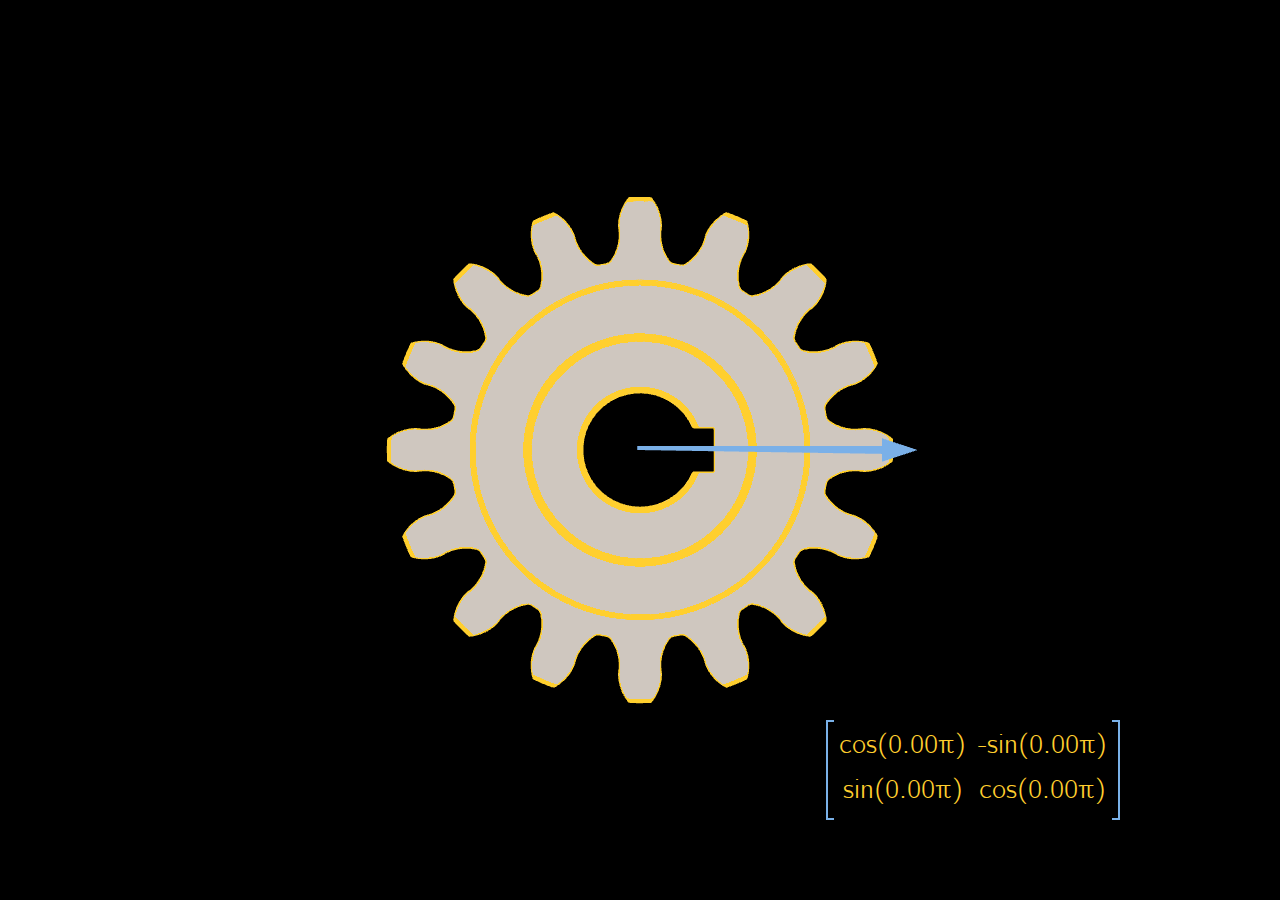
==== rotating-gears/index.html @ f8005bb5 "Working camera!!" ====
<!DOCTYPE html>
<html>
<head>
    <meta charset=utf-8>
    <title>PRIME interactive</title>
    <link rel="stylesheet" type="text/css" href="../assets/fonts/cmun-bright.css">
    <link rel="stylesheet" type="text/css" href="../assets/fonts/cmun-bright-semibold.css">
    <style>
        html, body {
            height: 100%;
            margin: 0;
            padding: 0;
            font-family: "Computer Modern Bright";
            font-size: 1.3em;
        }

        body {
            margin: 0;
            display: flex;
            align-items: stretch;
            background: black;
        }

        canvas {
            width: 100%;
            height: 100%
        }

        #matrix {
            width: 35%;
            height: 20%;
            position: absolute;
            right: 0;
            bottom: 0;
            background: black;
            color: #ffce2e;
        }

        #matrix div {
            alignment: center;
            position: absolute;
        }

        .matrix:before, .matrix:after {
            content: "";
            position: absolute;
            top: 0;
            border: 2px solid #7ab1e8;
            width: 6px;
            height: 100%;
        }

        .matrix:before {
            left: -6px;
            border-right: 0px;
        }

        .matrix:after {
            right: -6px;
            border-left: 0px;
        }

        .matrix td {
            padding: 5px;
            text-align: center;
        }

    </style>
</head>
<body>
<canvas id="glCanvas">
</canvas>
<div id="matrix">
    <div align=center>
        <table class="matrix">
            <tr>
                <td>cos(<span class="angle">T</span>)</td>
                <td>-sin(<span class="angle">T</span>)</td>
            </tr>
            <tr>
                <td>sin(<span class="angle">T</span>)</td>
                <td>cos(<span class="angle">T</span>)</td>
            </tr>
        </table>
    </div>
</div>
</body>
<script id="vertex-shader" type="not-javascript">
// Per-vertex attributes
attribute vec3 pos; // World-space position
attribute vec3 norm; // World-space position

uniform mat3 scaleToScreen;
uniform mat3 rotation;
varying highp vec3 fragNorm;

void main() {
	// Transform 3D position into on-screen position
	gl_Position = (vec4(scaleToScreen*rotation*pos, 1.0));
	fragNorm = norm;

}

</script>
<script id="fragment-shader" type="not-javascript">

varying highp vec3 fragNorm;
uniform bool renderLines;

void main() {
	// output
	if(renderLines) {
	        gl_FragColor = vec4(0.48, 0.69, 0.91, 1.0); //make helplines blue
	}
    else if(abs(fragNorm).z > 0.9) {
        gl_FragColor = vec4(0.81, 0.78, 0.75, 1.0); //make planes gray
    }
    else {
        gl_FragColor = vec4(1.0, 0.81, 0.18, 1.0); // make edges yellow
    }
}

</script>
<script id="circle-vertex-shader" type="not-javascript">
// Per-vertex attributes
attribute vec3 pos; // World-space position
uniform mat3 scaleToScreen;

void main() {
	// Transform 3D position into on-screen position
	gl_Position = (vec4(scaleToScreen*pos, 1.0));

}

</script>
<script id="circle-fragment-shader" type="not-javascript">

void main() {
	// output
    gl_FragColor = vec4(0.48, 0.69, 0.91, 1.0);
}

</script>
<script src="../js/webgl-obj-loader.min.js"></script>
<script src="../js/gl-matrix-min.js"></script>
<script src="../js/webgl-utils.js"></script>
<script src="../js/vector-math.js"></script>
<script src="../js/globals.js"></script>
<script src="webglfunctions.js"></script>
<script src="main.js"></script>
</html>
---- assets/fonts/cmun-bright.css ----
@font-face {
	font-family: 'Computer Modern Bright';
	src: url('cmunbmr.woff') format('woff');
	font-weight: normal;
	font-style: normal;
}

@font-face {
	font-family: 'Computer Modern Bright';
	src: url('cmunbbx.woff') format('woff');
	font-weight: bold;
	font-style: normal;
}

@font-face {
	font-family: 'Computer Modern Bright';
	src: url('cmunbmo.woff') format('woff');
	font-weight: normal;
	font-style: italic;
}

@font-face {
	font-family: 'Computer Modern Bright';
	src: url('cmunbxo.woff') format('woff');
	font-weight: bold;
	font-style: italic;
}
---- assets/fonts/cmun-bright-semibold.css ----
@font-face {
	font-family: 'Computer Modern Bright Semibold';
	src: url('cmunbsr.woff') format('woff');
	font-weight: normal;
	font-style: normal;
}

@font-face {
	font-family: 'Computer Modern Bright Semibold';
	src: url('cmunbso.woff') format('woff');
	font-weight: normal;
	font-style: italic;
}
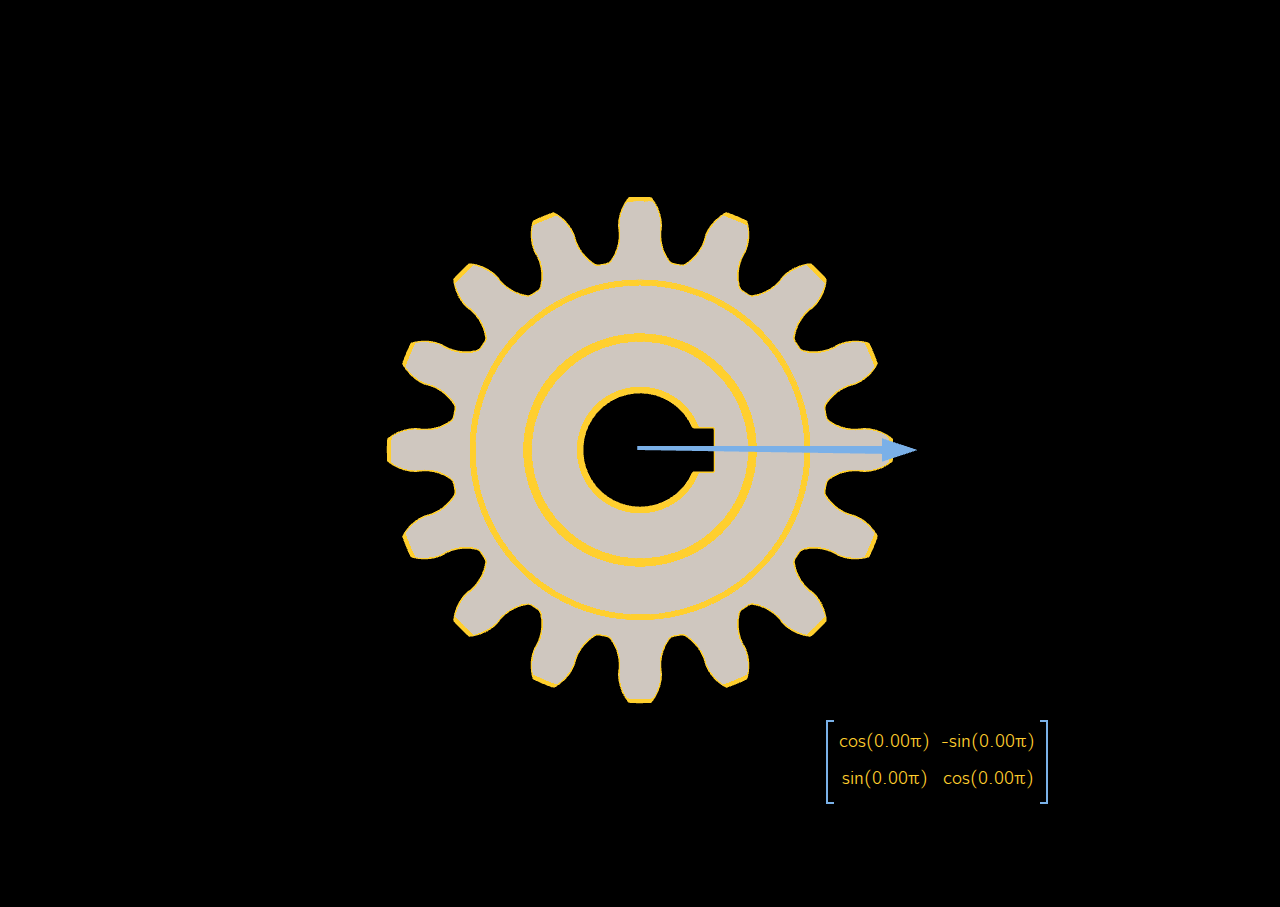
==== commit 43e9d9dc: "Fix mobile-friendliness and adaptness for brightspace" ====
--- a/rotating-gears/index.html
+++ b/rotating-gears/index.html
@@ -8,10 +8,11 @@
     <style>
         html, body {
             height: 100%;
+            min-height: 500px;
             margin: 0;
             padding: 0;
             font-family: "Computer Modern Bright";
-            font-size: 1.3em;
+            font-size: 1.1em;
         }
 
         body {
@@ -36,6 +37,11 @@
             color: #ffce2e;
         }
 
+        @media(max-width: 685px) {
+            #matrix {
+                width: 80%;
+            }
+        }
         #matrix div {
             alignment: center;
             position: absolute;
@@ -68,8 +74,7 @@
     </style>
 </head>
 <body>
-<canvas id="glCanvas">
-</canvas>
+<div style="width: 100%;"><canvas id="glCanvas"> </canvas></div>
 <div id="matrix">
     <div align=center>
         <table class="matrix">
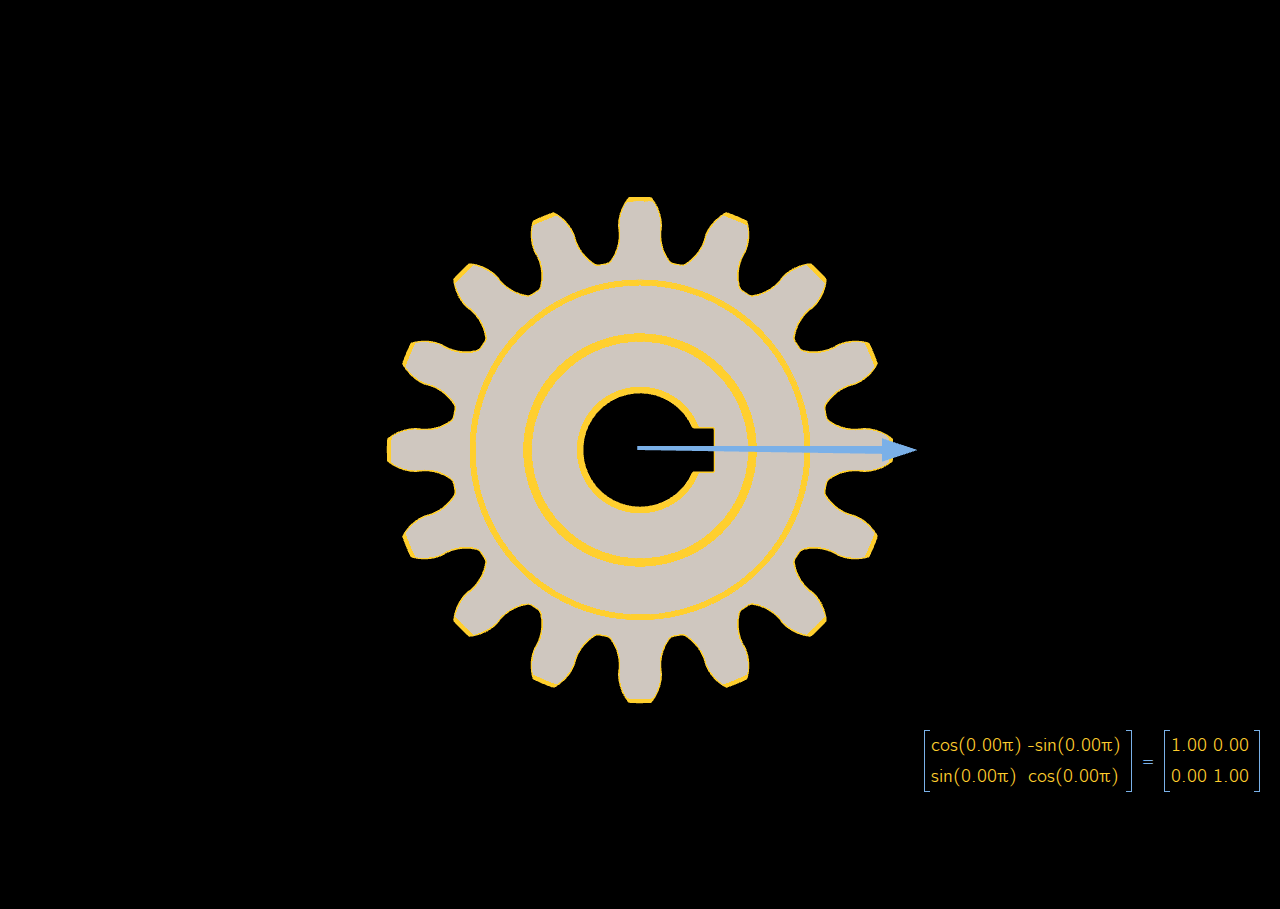
==== commit 3b0f4683: "Add rounding numbers, adapt to brightspace" ====
--- a/rotating-gears/index.html
+++ b/rotating-gears/index.html
@@ -5,6 +5,10 @@
     <title>PRIME interactive</title>
     <link rel="stylesheet" type="text/css" href="../assets/fonts/cmun-bright.css">
     <link rel="stylesheet" type="text/css" href="../assets/fonts/cmun-bright-semibold.css">
+    <link rel="stylesheet" type="text/css" href="../assets/style.css">
+    <link rel="stylesheet" type="text/css" href="../assets/bootstrap/css/bootstrap.css">
+    <!--    <link rel="stylesheet" href="https://stackpath.bootstrapcdn.com/bootstrap/4.4.1/css/bootstrap.min.css" integrity="sha384-Vkoo8x4CGsO3+Hhxv8T/Q5PaXtkKtu6ug5TOeNV6gBiFeWPGFN9MuhOf23Q9Ifjh" crossorigin="anonymous">-->
+    <!--    <script src="https://stackpath.bootstrapcdn.com/bootstrap/4.4.1/js/bootstrap.min.js" integrity="sha384-wfSDF2E50Y2D1uUdj0O3uMBJnjuUD4Ih7YwaYd1iqfktj0Uod8GCExl3Og8ifwB6" crossorigin="anonymous"></script>-->
     <style>
         html, body {
             height: 100%;
@@ -28,65 +32,64 @@
         }
 
         #matrix {
-            width: 35%;
+            width: max-content;
             height: 20%;
             position: absolute;
-            right: 0;
+            right: 10px;
             bottom: 0;
             background: black;
             color: #ffce2e;
         }
 
-        @media(max-width: 685px) {
+        @media (max-width: 685px) {
             #matrix {
                 width: 80%;
             }
         }
+
         #matrix div {
-            alignment: center;
-            position: absolute;
+            margin: 5px;
+        }
+        #matrix td {
+            padding-right: 5px;
         }
 
-        .matrix:before, .matrix:after {
-            content: "";
-            position: absolute;
-            top: 0;
-            border: 2px solid #7ab1e8;
-            width: 6px;
-            height: 100%;
+        .matrix-container:before, .matrix-container:after {
+            border-color: #7ab1e8;
         }
-
-        .matrix:before {
-            left: -6px;
-            border-right: 0px;
-        }
-
-        .matrix:after {
-            right: -6px;
-            border-left: 0px;
-        }
-
-        .matrix td {
-            padding: 5px;
-            text-align: center;
-        }
-
     </style>
 </head>
 <body>
-<div style="width: 100%;"><canvas id="glCanvas"> </canvas></div>
+<div style="width: 100%;">
+    <canvas id="glCanvas"></canvas>
+</div>
 <div id="matrix">
-    <div align=center>
-        <table class="matrix">
-            <tr>
-                <td>cos(<span class="angle">T</span>)</td>
-                <td>-sin(<span class="angle">T</span>)</td>
-            </tr>
-            <tr>
-                <td>sin(<span class="angle">T</span>)</td>
-                <td>cos(<span class="angle">T</span>)</td>
-            </tr>
-        </table>
+    <div class="d-flex align-items-center">
+        <div class="d-flex matrix-container">
+            <table class="matrix">
+                <tr>
+                    <td>cos(<span class="angle">T</span>)</td>
+                    <td>-sin(<span class="angle">T</span>)</td>
+                </tr>
+                <tr>
+                    <td>sin(<span class="angle">T</span>)</td>
+                    <td>cos(<span class="angle">T</span>)</td>
+                </tr>
+            </table>
+        </div>
+        <div class="blue">=</div>
+        <div class="d-flex matrix-container">
+            <table class="matrix evaluated">
+                <tr>
+                    <td id="eval-1-1">0</td>
+                    <td id="eval-1-2">0</td>
+                </tr>
+                <tr>
+                    <td id="eval-2-1">0</td>
+                    <td id="eval-2-2">0</td>
+                </tr>
+            </table>
+        </div>
     </div>
 </div>
 </body>
@@ -105,6 +108,10 @@
 	fragNorm = norm;
 
 }
+
+
+
+
 
 </script>
 <script id="fragment-shader" type="not-javascript">
@@ -125,6 +132,10 @@
     }
 }
 
+
+
+
+
 </script>
 <script id="circle-vertex-shader" type="not-javascript">
 // Per-vertex attributes
@@ -137,6 +148,10 @@
 
 }
 
+
+
+
+
 </script>
 <script id="circle-fragment-shader" type="not-javascript">
 
@@ -145,7 +160,12 @@
     gl_FragColor = vec4(0.48, 0.69, 0.91, 1.0);
 }
 
+
+
+
+
 </script>
+<script src="../js/webgl-helpers.js"></script>
 <script src="../js/webgl-obj-loader.min.js"></script>
 <script src="../js/gl-matrix-min.js"></script>
 <script src="../js/webgl-utils.js"></script>
--- a/assets/style.css
+++ b/assets/style.css
@@ -0,0 +1,35 @@
+.yellow, .yellow input {
+    color: #ffce2e;
+}
+
+.blue, .blue input {
+    color: #7ab1e8;
+}
+
+.pink, .pink input {
+    color: #f87089;
+}
+
+.red, .red input{
+    color: red;
+}
+
+.light-gray {
+    background-color: #e3ddd8;
+    border-color: #e3ddd8;
+}
+
+.matrix-container:before, .matrix-container:after {
+    content: "";
+    top: 0;
+    border: 1px solid white;
+    width: 6px;
+}
+
+.matrix-container:before {
+    border-right: 0px;
+}
+
+.matrix-container:after {
+    border-left: 0px;
+}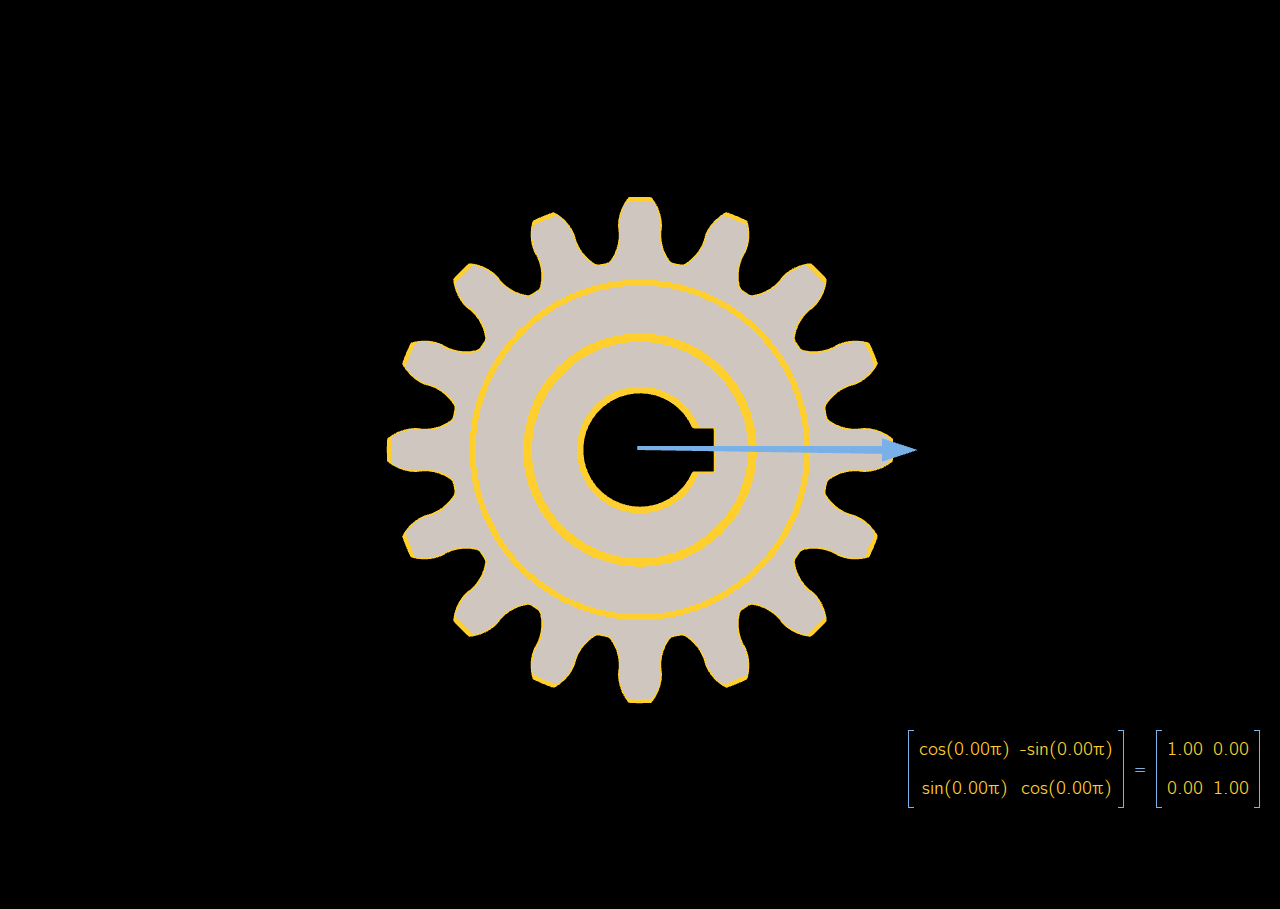
==== commit fb2afe46: "Make start of transformations applet" ====
--- a/rotating-gears/index.html
+++ b/rotating-gears/index.html
@@ -49,9 +49,6 @@
 
         #matrix div {
             margin: 5px;
-        }
-        #matrix td {
-            padding-right: 5px;
         }
 
         .matrix-container:before, .matrix-container:after {
--- a/assets/style.css
+++ b/assets/style.css
@@ -32,4 +32,16 @@
 
 .matrix-container:after {
     border-left: 0px;
+}
+
+.matrix input {
+    width: 35px;
+    height: 20px;
+    background: #2e2d2d;
+    border: none;
+}
+
+.matrix td {
+    padding: 5px;
+    text-align: center;
 }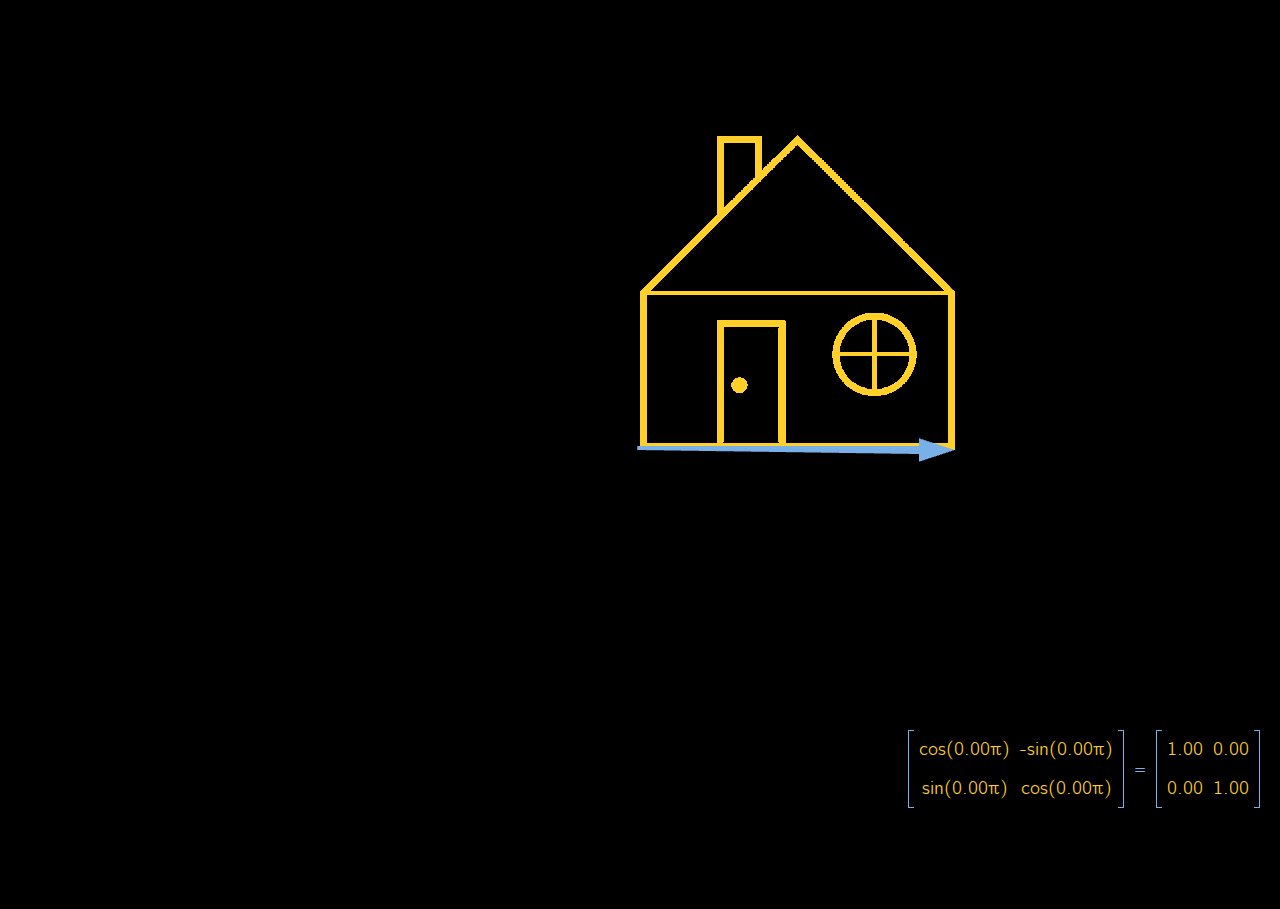
==== commit b8b83c34: "Transform gears into house" ====
--- a/rotating-gears/index.html
+++ b/rotating-gears/index.html
@@ -1,110 +1,114 @@
 <!DOCTYPE html>
 <html>
 <head>
-    <meta charset=utf-8>
-    <title>PRIME interactive</title>
-    <link rel="stylesheet" type="text/css" href="../assets/fonts/cmun-bright.css">
-    <link rel="stylesheet" type="text/css" href="../assets/fonts/cmun-bright-semibold.css">
-    <link rel="stylesheet" type="text/css" href="../assets/style.css">
-    <link rel="stylesheet" type="text/css" href="../assets/bootstrap/css/bootstrap.css">
-    <!--    <link rel="stylesheet" href="https://stackpath.bootstrapcdn.com/bootstrap/4.4.1/css/bootstrap.min.css" integrity="sha384-Vkoo8x4CGsO3+Hhxv8T/Q5PaXtkKtu6ug5TOeNV6gBiFeWPGFN9MuhOf23Q9Ifjh" crossorigin="anonymous">-->
-    <!--    <script src="https://stackpath.bootstrapcdn.com/bootstrap/4.4.1/js/bootstrap.min.js" integrity="sha384-wfSDF2E50Y2D1uUdj0O3uMBJnjuUD4Ih7YwaYd1iqfktj0Uod8GCExl3Og8ifwB6" crossorigin="anonymous"></script>-->
-    <style>
-        html, body {
-            height: 100%;
-            min-height: 500px;
-            margin: 0;
-            padding: 0;
-            font-family: "Computer Modern Bright";
-            font-size: 1.1em;
-        }
+	<meta charset=utf-8>
+	<title>PRIME interactive</title>
+	<link rel="stylesheet" type="text/css" href="../assets/fonts/cmun-bright.css">
+	<link rel="stylesheet" type="text/css" href="../assets/fonts/cmun-bright-semibold.css">
+	<link rel="stylesheet" type="text/css" href="../assets/style.css">
+	<link rel="stylesheet" type="text/css" href="../assets/bootstrap/css/bootstrap.css">
+	<!--    <link rel="stylesheet" href="https://stackpath.bootstrapcdn.com/bootstrap/4.4.1/css/bootstrap.min.css" integrity="sha384-Vkoo8x4CGsO3+Hhxv8T/Q5PaXtkKtu6ug5TOeNV6gBiFeWPGFN9MuhOf23Q9Ifjh" crossorigin="anonymous">-->
+	<!--    <script src="https://stackpath.bootstrapcdn.com/bootstrap/4.4.1/js/bootstrap.min.js" integrity="sha384-wfSDF2E50Y2D1uUdj0O3uMBJnjuUD4Ih7YwaYd1iqfktj0Uod8GCExl3Og8ifwB6" crossorigin="anonymous"></script>-->
+	<style>
+		html, body {
+			height: 100%;
+			min-height: 500px;
+			margin: 0;
+			padding: 0;
+			font-family: "Computer Modern Bright";
+			font-size: 1.1em;
+		}
 
-        body {
-            margin: 0;
-            display: flex;
-            align-items: stretch;
-            background: black;
-        }
+		body {
+			margin: 0;
+			display: flex;
+			align-items: stretch;
+			background: black;
+		}
 
-        canvas {
-            width: 100%;
-            height: 100%
-        }
+		canvas {
+			width: 100%;
+			height: 100%
+		}
 
-        #matrix {
-            width: max-content;
-            height: 20%;
-            position: absolute;
-            right: 10px;
-            bottom: 0;
-            background: black;
-            color: #ffce2e;
-        }
+		#matrix {
+			width: max-content;
+			height: 20%;
+			position: absolute;
+			right: 10px;
+			bottom: 0;
+			background: black;
+			color: #ffce2e;
+		}
 
-        @media (max-width: 685px) {
-            #matrix {
-                width: 80%;
-            }
-        }
+		@media (max-width: 685px) {
+			#matrix {
+				width: 80%;
+			}
+		}
 
-        #matrix div {
-            margin: 5px;
-        }
+		#matrix div {
+			margin: 5px;
+		}
 
-        .matrix-container:before, .matrix-container:after {
-            border-color: #7ab1e8;
-        }
-    </style>
+		.matrix-container:before, .matrix-container:after {
+			border-color: #7ab1e8;
+		}
+	</style>
 </head>
 <body>
 <div style="width: 100%;">
-    <canvas id="glCanvas"></canvas>
+	<canvas id="glCanvas"></canvas>
 </div>
 <div id="matrix">
-    <div class="d-flex align-items-center">
-        <div class="d-flex matrix-container">
-            <table class="matrix">
-                <tr>
-                    <td>cos(<span class="angle">T</span>)</td>
-                    <td>-sin(<span class="angle">T</span>)</td>
-                </tr>
-                <tr>
-                    <td>sin(<span class="angle">T</span>)</td>
-                    <td>cos(<span class="angle">T</span>)</td>
-                </tr>
-            </table>
-        </div>
-        <div class="blue">=</div>
-        <div class="d-flex matrix-container">
-            <table class="matrix evaluated">
-                <tr>
-                    <td id="eval-1-1">0</td>
-                    <td id="eval-1-2">0</td>
-                </tr>
-                <tr>
-                    <td id="eval-2-1">0</td>
-                    <td id="eval-2-2">0</td>
-                </tr>
-            </table>
-        </div>
-    </div>
+	<div class="d-flex align-items-center">
+		<div class="d-flex matrix-container">
+			<table class="matrix">
+				<tr>
+					<td>cos(<span class="angle">T</span>)</td>
+					<td>-sin(<span class="angle">T</span>)</td>
+				</tr>
+				<tr>
+					<td>sin(<span class="angle">T</span>)</td>
+					<td>cos(<span class="angle">T</span>)</td>
+				</tr>
+			</table>
+		</div>
+		<div class="blue">=</div>
+		<div class="d-flex matrix-container">
+			<table class="matrix evaluated">
+				<tr>
+					<td id="eval-1-1">0</td>
+					<td id="eval-1-2">0</td>
+				</tr>
+				<tr>
+					<td id="eval-2-1">0</td>
+					<td id="eval-2-2">0</td>
+				</tr>
+			</table>
+		</div>
+	</div>
 </div>
 </body>
 <script id="vertex-shader" type="not-javascript">
 // Per-vertex attributes
 attribute vec3 pos; // World-space position
 attribute vec3 norm; // World-space position
+attribute vec2 tex;
 
 uniform mat3 scaleToScreen;
 uniform mat3 rotation;
 varying highp vec3 fragNorm;
+varying highp vec2 fragTex;
 
 void main() {
 	// Transform 3D position into on-screen position
 	gl_Position = (vec4(scaleToScreen*rotation*pos, 1.0));
 	fragNorm = norm;
+	fragTex = tex;
 
 }
+
 
 
 
@@ -114,20 +118,29 @@
 <script id="fragment-shader" type="not-javascript">
 
 varying highp vec3 fragNorm;
+varying highp vec2 fragTex;
+
 uniform bool renderLines;
+uniform bool texOn;
+uniform sampler2D texture;
+
 
 void main() {
 	// output
 	if(renderLines) {
-	        gl_FragColor = vec4(0.48, 0.69, 0.91, 1.0); //make helplines blue
+		gl_FragColor = vec4(0.48, 0.69, 0.91, 1.0); //make helplines blue
 	}
-    else if(abs(fragNorm).z > 0.9) {
-        gl_FragColor = vec4(0.81, 0.78, 0.75, 1.0); //make planes gray
-    }
-    else {
-        gl_FragColor = vec4(1.0, 0.81, 0.18, 1.0); // make edges yellow
-    }
+else if(texOn) {
+		highp vec4 texColor  = texture2D(texture, fragTex);
+		/*if(texColor.x > 0.9 && texColor.y > 0.9 && texColor.z > 0.9) {
+			gl_FragColor = vec4(0.0, 0.0, 0.0, 0.0);
+		} else {
+			gl_FragColor = texture2D(texture, fragTex);
+		}*/
+		gl_FragColor = texture2D(texture, fragTex);
+	}
 }
+
 
 
 
@@ -140,10 +153,11 @@
 uniform mat3 scaleToScreen;
 
 void main() {
-	// Transform 3D position into on-screen position
+    // Transform 3D position into on-screen position
 	gl_Position = (vec4(scaleToScreen*pos, 1.0));
 
 }
+
 
 
 
@@ -154,12 +168,8 @@
 
 void main() {
 	// output
-    gl_FragColor = vec4(0.48, 0.69, 0.91, 1.0);
+	gl_FragColor = vec4(0.48, 0.69, 0.91, 1.0);
 }
-
-
-
-
 
 </script>
 <script src="../js/webgl-helpers.js"></script>
@@ -167,6 +177,7 @@
 <script src="../js/gl-matrix-min.js"></script>
 <script src="../js/webgl-utils.js"></script>
 <script src="../js/vector-math.js"></script>
+<script src="../js/geometry.js"></script>
 <script src="../js/globals.js"></script>
 <script src="webglfunctions.js"></script>
 <script src="main.js"></script>
--- a/assets/style.css
+++ b/assets/style.css
@@ -14,34 +14,59 @@
     color: red;
 }
 
+.white, .white input{
+    color: white;
+}
+
 .light-gray {
     background-color: #e3ddd8;
     border-color: #e3ddd8;
 }
 
+.matrix-container:before, .matrix-container:after, .vector-container:before, .vector-container:after {
+     content: "";
+     top: 0;
+     border: 1px solid white;
+ }
+
 .matrix-container:before, .matrix-container:after {
-    content: "";
-    top: 0;
-    border: 1px solid white;
     width: 6px;
 }
 
-.matrix-container:before {
+.vector-container:before, .vector-container:after {
+    width: 3px;
+}
+
+
+.matrix-container:before, .vector-container:before {
     border-right: 0px;
 }
 
-.matrix-container:after {
+.matrix-container:after, .vector-container:after {
     border-left: 0px;
 }
 
-.matrix input {
-    width: 35px;
+.matrix input, .vector input {
     height: 20px;
     background: #2e2d2d;
     border: none;
 }
 
+.matrix input {
+    width: 35px;
+}
+
+.vector input{
+    width: 30px;
+    font-size: 13px;
+}
+
 .matrix td {
     padding: 5px;
     text-align: center;
+}
+
+.vector td {
+    padding: 2px;
+    text-align: center;
 }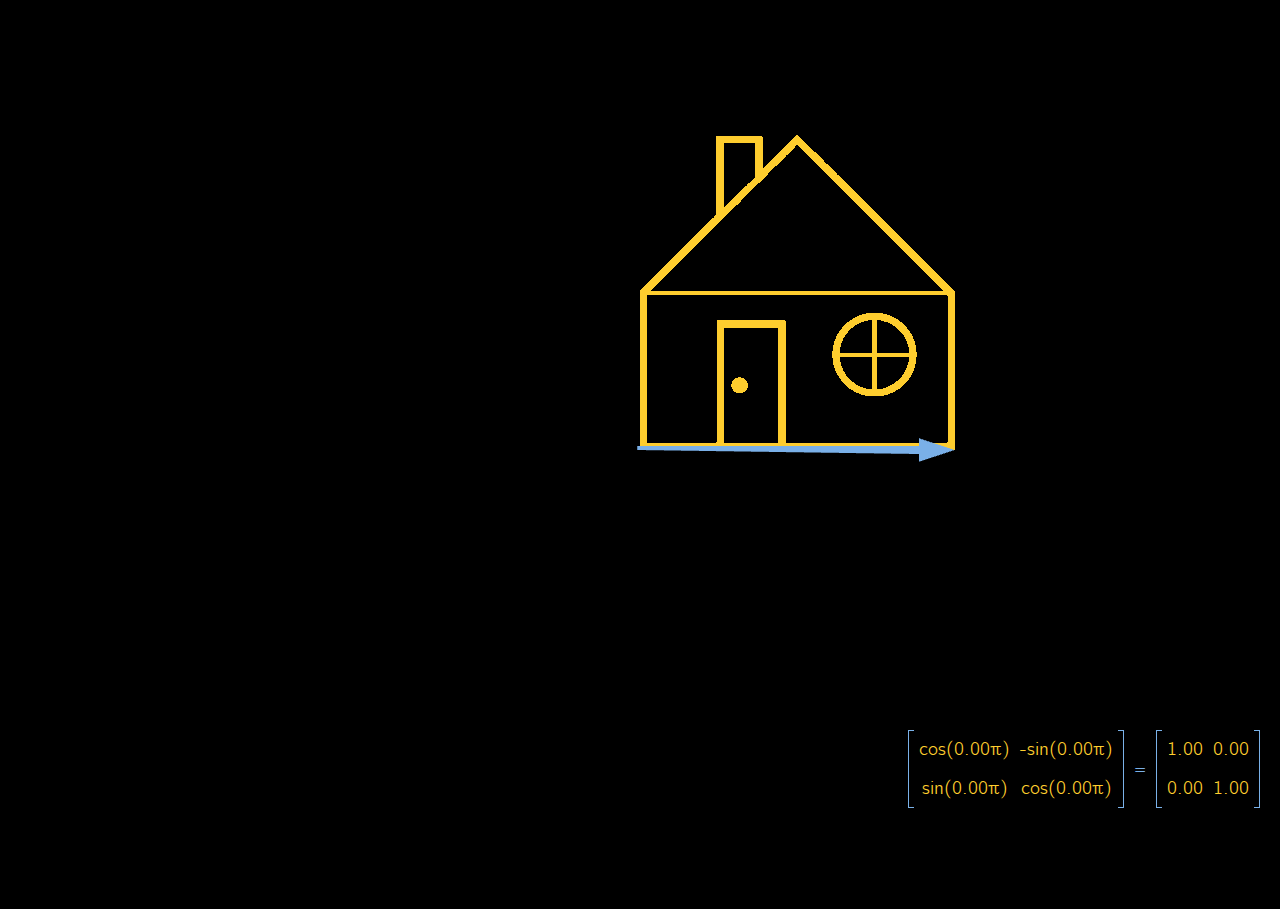
==== commit 5cad3e2d: "Make filstructure more flat for BS" ====
--- a/rotating-gears/index.html
+++ b/rotating-gears/index.html
@@ -6,9 +6,9 @@
 	<link rel="stylesheet" type="text/css" href="../assets/fonts/cmun-bright.css">
 	<link rel="stylesheet" type="text/css" href="../assets/fonts/cmun-bright-semibold.css">
 	<link rel="stylesheet" type="text/css" href="../assets/style.css">
-	<link rel="stylesheet" type="text/css" href="../assets/bootstrap/css/bootstrap.css">
-	<!--    <link rel="stylesheet" href="https://stackpath.bootstrapcdn.com/bootstrap/4.4.1/css/bootstrap.min.css" integrity="sha384-Vkoo8x4CGsO3+Hhxv8T/Q5PaXtkKtu6ug5TOeNV6gBiFeWPGFN9MuhOf23Q9Ifjh" crossorigin="anonymous">-->
-	<!--    <script src="https://stackpath.bootstrapcdn.com/bootstrap/4.4.1/js/bootstrap.min.js" integrity="sha384-wfSDF2E50Y2D1uUdj0O3uMBJnjuUD4Ih7YwaYd1iqfktj0Uod8GCExl3Og8ifwB6" crossorigin="anonymous"></script>-->
+	<!--	<link rel="stylesheet" type="text/css" href="../assets/bootstrap/css/bootstrap.css">-->
+	<link rel="stylesheet" href="https://stackpath.bootstrapcdn.com/bootstrap/4.4.1/css/bootstrap.min.css"
+	      integrity="sha384-Vkoo8x4CGsO3+Hhxv8T/Q5PaXtkKtu6ug5TOeNV6gBiFeWPGFN9MuhOf23Q9Ifjh" crossorigin="anonymous">
 	<style>
 		html, body {
 			height: 100%;
@@ -114,6 +114,8 @@
 
 
 
+
+
 </script>
 <script id="fragment-shader" type="not-javascript">
 
@@ -146,6 +148,8 @@
 
 
 
+
+
 </script>
 <script id="circle-vertex-shader" type="not-javascript">
 // Per-vertex attributes
@@ -163,6 +167,8 @@
 
 
 
+
+
 </script>
 <script id="circle-fragment-shader" type="not-javascript">
 
@@ -171,14 +177,16 @@
 	gl_FragColor = vec4(0.48, 0.69, 0.91, 1.0);
 }
 
+
+
 </script>
-<script src="../js/webgl-helpers.js"></script>
-<script src="../js/webgl-obj-loader.min.js"></script>
-<script src="../js/gl-matrix-min.js"></script>
-<script src="../js/webgl-utils.js"></script>
-<script src="../js/vector-math.js"></script>
-<script src="../js/geometry.js"></script>
-<script src="../js/globals.js"></script>
+<script src="../assets/js/webgl-helpers.js"></script>
+<script src="../assets/js/webgl-obj-loader.min.js"></script>
+<script src="../assets/js/gl-matrix-min.js"></script>
+<script src="../assets/js/webgl-utils.js"></script>
+<script src="../assets/js/vector-math.js"></script>
+<script src="../assets/js/geometry.js"></script>
+<script src="../assets/js/globals.js"></script>
 <script src="webglfunctions.js"></script>
 <script src="main.js"></script>
 </html>--- a/assets/style.css
+++ b/assets/style.css
@@ -10,11 +10,11 @@
     color: #f87089;
 }
 
-.red, .red input{
+.red, .red input {
     color: red;
 }
 
-.white, .white input{
+.white, .white input {
     color: white;
 }
 
@@ -24,10 +24,10 @@
 }
 
 .matrix-container:before, .matrix-container:after, .vector-container:before, .vector-container:after {
-     content: "";
-     top: 0;
-     border: 1px solid white;
- }
+    content: "";
+    top: 0;
+    border: 1px solid white;
+}
 
 .matrix-container:before, .matrix-container:after {
     width: 6px;
@@ -56,7 +56,7 @@
     width: 35px;
 }
 
-.vector input{
+.vector input {
     width: 30px;
     font-size: 13px;
 }
